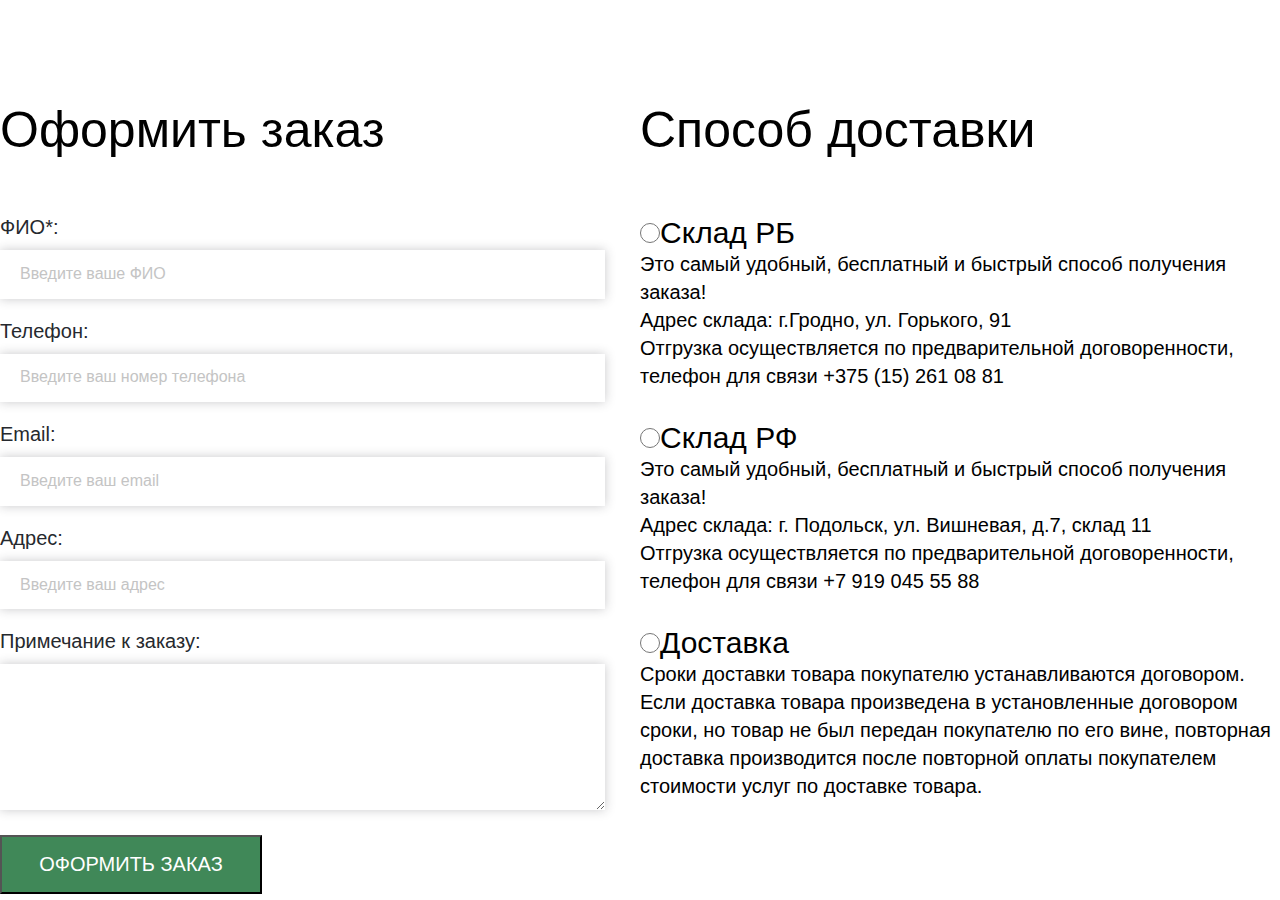
==== lessons8/index.html @ a10808f0 "add lesson 8" ====
<!DOCTYPE html>
<html lang="ru">
  <head>
    <meta charset="UTF-8">
    <meta http-equiv="X-UA-Compatible" content="IE=edge">
    <meta name="viewport" content="width=device-width, initial-scale=1.0">
    <title>lessons8</title>
    <link rel="stylesheet" href="style.css">
  </head>
  <body>
    <main>
        <form class="form" action="#" >
          <div class="left">
          <h1>Оформить заказ</h1>
          <label class="left-label">ФИО*:<input class="left-input" type="text" name="name" placeholder="Введите ваше ФИО" required></label>
          <label class="left-label" >Телефон:<input class="left-input" type="tel" name="phone" placeholder="Введите ваш номер телефона" required></label>
          <label class="left-label">Email:<input class="left-input" type="email" name="email" placeholder="Введите ваш email" required></label>
          <label class="left-label">Адрес:<input class="left-input" type="text" name="address" placeholder="Введите ваш адрес" required></label>
          <label class="left-label">Примечание к заказу:<textarea name="notes"></textarea></label>
          <button class="button"> Оформить заказ </button>

        </div>
        <div class="right">
        <h1>Способ доставки</h1>
        <label class="right-label">
          <input type="radio" name="shipment" value="blr">Склад РБ</label>
        <p>Это самый удобный, бесплатный и быстрый способ получения заказа!
            <br>Адрес склада: г.Гродно, ул. Горького, 91
            <br>Отгрузка осуществляется по предварительной договоренности, телефон для связи +375 (15) 261 08 81</p>
            <label class="right-label">
          <input type="radio" name="shipment" value="rus">Склад РФ</label>
        <p>Это самый удобный, бесплатный и быстрый способ получения заказа!
            <br>Адрес склада: г. Подольск, ул. Вишневая, д.7, склад 11
            <br>Отгрузка осуществляется по предварительной договоренности, телефон для связи +7 919 045 55 88</p>
            <label class="right-label">
          <input  type="radio" name="shipment" value="custom">Доставка</label>
        <p>Сроки доставки товара покупателю устанавливаются договором. Если доставка товара произведена в установленные договором сроки, но товар не был передан покупателю по его вине, повторная доставка производится после повторной оплаты покупателем стоимости услуг по доставке товара.</p>
      </div>
      </form>
  </body>
---- lessons8/style.css ----
* {
	margin: 0;
	padding: 0;
}

@font-face {
	font-family: 'Montserrat';
	src: url(../lessons8/fonts/Montserrat-Medium.ttf);
	font-weight: 500;
	font-display: swap;
}
@font-face {
	font-family: 'Roboto-Medium';
	src: url(../lessons8/fonts/Roboto-Medium.ttf);
	font-weight: 500;;
	font-display: swap;
}

@font-face {
	font-family: 'Roboto-Regular';
	src: url(../lessons8/fonts/Roboto-Regular.ttf);
	font-weight: 400;
	font-display: swap;
}
@media only screen and (max-width: 768px) {
    .form {
      flex-direction: column;
      align-items: center;
    }
    
    .left, 
    .right {
      width: 100%;
    }
    
    .left input, 
     textarea {
      width: 100%;
      margin-right: 0;
    }
    
    .left-label {
      font-size: 18px;
    }
    
    .right-label {
      font-size: 26px;
    }
    
    .button {
      width: 100%;
      margin-top: 20px;
    }
  }
  
  
.form {
    font-family: 'Roboto-Regular', sans-serif;
	padding-top: 100px;
	display: flex;
	width: 100%;
	max-width: 1280px;
	margin: auto;
}

h1 {
	font-weight: 500;
	font-size: 50px;
	line-height: 120%;
	padding-bottom: 55px;
}

.left-input, textarea {
	width: 100%;
	max-width: 605px;
	height: 48.62px;
	background: #FFF;
	border-style: none;
	box-shadow: 0 0 10px rgba(38, 41, 46, 0.25);
	margin: 11px 40px 20px 0;
}

.left textarea {
	height: 145.85px;
}

.left-label {
    font-family: 'Montserrat', sans-serif;
	display: block;
	font-size: 20px;
	line-height: 120%;
	color: #26292E;
}

.button {
	width: 262px;
	height: 58.34px;
	background: #408858;
	font-weight: 500;
	font-size: 20px;
	line-height: 120%;
	text-transform: uppercase;
	color: #FFF;
}

.left, .right {
	width: 100%;
}

.right-label {
	font-size: 30px;
	line-height: 35px;
}

.right p {
	font-size: 20px;
	line-height: 140%;
	padding-bottom: 30px;
}

input::placeholder {
    font-family: 'Montserrat', sans-serif;
	padding-left: 20px;
	font-style: normal;
	font-weight: 500;
	font-size: 16px;
	line-height: 120%;
	color: #C4C4C4;
}

input[type="radio"]{
  width: 20px;
  height: 20px;
  border-radius: 50%;
  border: 2px solid green;
  background-color: white;
  outline: none;
  position: relative;
}

input[type="radio"]:checked::before {
  content: '';
  position: absolute;
  top: 50%;
  left: 50%;
  transform: translate(-50%, -50%);
  width: 10px;
  height: 10px;
  border-radius: 50%;
  background-color: green;
}
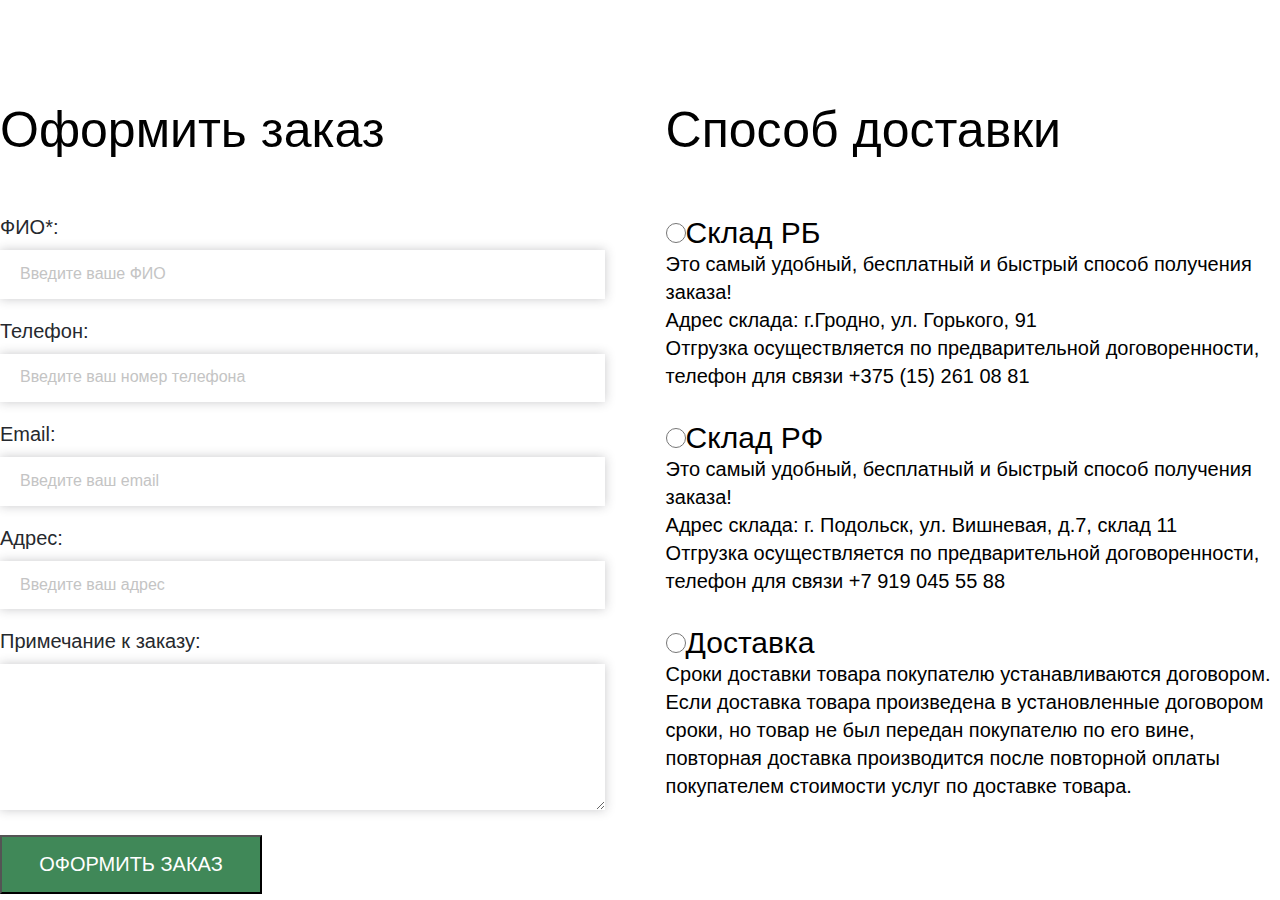
==== commit f4ad1c82: "исправил ошибки" ====
--- a/lessons8/index.html
+++ b/lessons8/index.html
@@ -9,19 +9,19 @@
   </head>
   <body>
     <main>
-        <form class="form" action="#" >
+        <form class="form"  >
           <div class="left">
-          <h1>Оформить заказ</h1>
+          <h2 class="textarea">Оформить заказ</h2>
           <label class="left-label">ФИО*:<input class="left-input" type="text" name="name" placeholder="Введите ваше ФИО" required></label>
           <label class="left-label" >Телефон:<input class="left-input" type="tel" name="phone" placeholder="Введите ваш номер телефона" required></label>
           <label class="left-label">Email:<input class="left-input" type="email" name="email" placeholder="Введите ваш email" required></label>
           <label class="left-label">Адрес:<input class="left-input" type="text" name="address" placeholder="Введите ваш адрес" required></label>
           <label class="left-label">Примечание к заказу:<textarea name="notes"></textarea></label>
-          <button class="button"> Оформить заказ </button>
+          <button class="button" type="submit"> Оформить заказ </button>
 
         </div>
         <div class="right">
-        <h1>Способ доставки</h1>
+        <h2 class="textarea">Способ доставки</h2>
         <label class="right-label">
           <input type="radio" name="shipment" value="blr">Склад РБ</label>
         <p>Это самый удобный, бесплатный и быстрый способ получения заказа!
@@ -35,6 +35,8 @@
             <label class="right-label">
           <input  type="radio" name="shipment" value="custom">Доставка</label>
         <p>Сроки доставки товара покупателю устанавливаются договором. Если доставка товара произведена в установленные договором сроки, но товар не был передан покупателю по его вине, повторная доставка производится после повторной оплаты покупателем стоимости услуг по доставке товара.</p>
+        <button class="button button2" type="submit"> Оформить заказ </button>
+
       </div>
       </form>
   </body>--- a/lessons8/style.css
+++ b/lessons8/style.css
@@ -12,7 +12,7 @@
 @font-face {
 	font-family: 'Roboto-Medium';
 	src: url(../lessons8/fonts/Roboto-Medium.ttf);
-	font-weight: 500;;
+	font-weight: 500;
 	font-display: swap;
 }
 
@@ -21,38 +21,7 @@
 	src: url(../lessons8/fonts/Roboto-Regular.ttf);
 	font-weight: 400;
 	font-display: swap;
-}
-@media only screen and (max-width: 768px) {
-    .form {
-      flex-direction: column;
-      align-items: center;
-    }
-    
-    .left, 
-    .right {
-      width: 100%;
-    }
-    
-    .left input, 
-     textarea {
-      width: 100%;
-      margin-right: 0;
-    }
-    
-    .left-label {
-      font-size: 18px;
-    }
-    
-    .right-label {
-      font-size: 26px;
-    }
-    
-    .button {
-      width: 100%;
-      margin-top: 20px;
-    }
-  }
-  
+}  
   
 .form {
     font-family: 'Roboto-Regular', sans-serif;
@@ -61,9 +30,11 @@
 	width: 100%;
 	max-width: 1280px;
 	margin: auto;
+	display: flex;
+	justify-content: space-between;
 }
 
-h1 {
+.textarea {
 	font-weight: 500;
 	font-size: 50px;
 	line-height: 120%;
@@ -92,7 +63,7 @@
 	color: #26292E;
 }
 
-.button {
+.button, .button2 {
 	width: 262px;
 	height: 58.34px;
 	background: #408858;
@@ -103,8 +74,12 @@
 	color: #FFF;
 }
 
+.button2 {
+	display: none;
+}
+
 .left, .right {
-	width: 100%;
+	width: 48%;
 }
 
 .right-label {
@@ -138,7 +113,7 @@
   position: relative;
 }
 
-input[type="radio"]:checked::before {
+input[type="radio"]:checked {
   content: '';
   position: absolute;
   top: 50%;
@@ -150,4 +125,38 @@
   background-color: green;
 }
 
+@media only screen and (max-width: 768px) {
+    .form {
+      flex-direction: column;
+      align-items: center;
+    }
+    
+    .left, 
+    .right {
+      width: 48%;
+    }
+    
+    .left input, 
+     textarea {
+      width: 100%;
+      margin-right: 0;
+    }
+    
+    .left-label {
+      font-size: 18px;
+    }
+    
+    .right-label {
+      font-size: 26px;
+    }
+    
+    .button {
+      width: 100%;
+      margin-top: 20px;
+	  display: none;
+    }
 
+	.button2 {
+		display: block;
+	}
+  }
